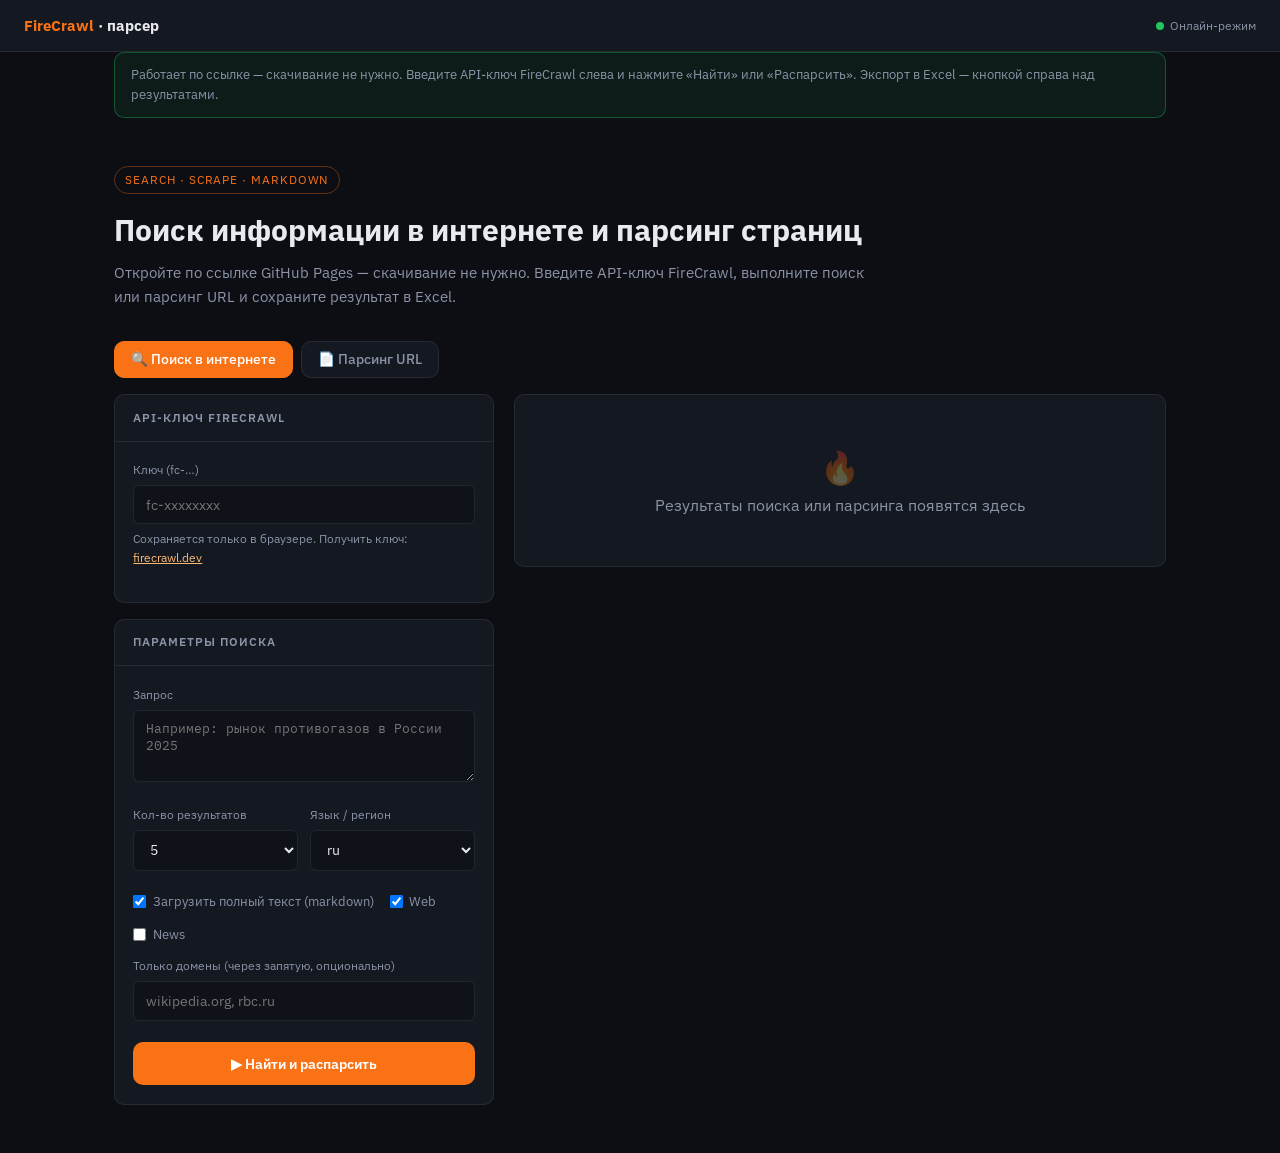
==== docs/index.html @ 358e864f "Add files via upload" ====
<!DOCTYPE html>
<html lang="ru">
<head>
  <meta charset="UTF-8">
  <meta name="viewport" content="width=device-width, initial-scale=1.0">
  <title>FireCrawl — поиск и парсинг</title>
  <link href="https://fonts.googleapis.com/css2?family=IBM+Plex+Sans:wght@400;500;600;700&family=IBM+Plex+Mono:wght@400;500&display=swap" rel="stylesheet">
  <style>
    :root {
      --bg: #0c0e14; --bg-card: #141820; --bg-input: #0f1218;
      --accent: #f97316; --accent-dim: #ea580c; --accent-glow: rgba(249,115,22,.18);
      --success: #22c55e; --error: #f87171; --text: #e8eaef; --text-muted: #8b93a7;
      --border: rgba(255,255,255,.08); --radius: 10px;
      --font: 'IBM Plex Sans', sans-serif; --mono: 'IBM Plex Mono', monospace;
    }
    *,*::before,*::after{box-sizing:border-box;margin:0;padding:0}
    body{font-family:var(--font);background:var(--bg);color:var(--text);line-height:1.55;min-height:100vh}
    .topbar{display:flex;align-items:center;justify-content:space-between;padding:.85rem 1.5rem;border-bottom:1px solid var(--border);background:var(--bg-card);position:sticky;top:0;z-index:10;gap:1rem;flex-wrap:wrap}
    .topbar-brand{font-weight:700;font-size:.95rem}.topbar-brand span{color:var(--accent)}
    .topbar-meta{font-size:.78rem;color:var(--text-muted);display:flex;align-items:center;gap:.75rem;flex-wrap:wrap}
    .dot{display:inline-block;width:8px;height:8px;border-radius:50%;background:#d4a017;margin-right:.35rem}
    .dot.ok{background:var(--success)}
    .hero{max-width:1100px;margin:0 auto;padding:2rem 1.5rem 1rem}
    .hero-badge{display:inline-block;font-size:.72rem;letter-spacing:.08em;text-transform:uppercase;color:var(--accent);border:1px solid rgba(249,115,22,.35);padding:.25rem .65rem;border-radius:999px;margin-bottom:.75rem}
    h1{font-size:clamp(1.35rem,4vw,1.9rem);font-weight:700;margin-bottom:.5rem}
    .hero-lead{color:var(--text-muted);max-width:760px;font-size:.95rem}
    .banner{max-width:1100px;margin:0 auto 1rem;padding:0 1.5rem}
    .banner-inner{background:rgba(212,160,23,.08);border:1px solid rgba(212,160,23,.35);border-radius:var(--radius);padding:.75rem 1rem;font-size:.82rem;color:var(--text-muted)}
    .banner-inner.ok{background:rgba(34,197,94,.08);border-color:rgba(34,197,94,.35)}
    .banner-inner code{font-family:var(--mono);color:#fdba74}
    .tabs{display:flex;flex-wrap:wrap;gap:.5rem;max-width:1100px;margin:1rem auto 0;padding:0 1.5rem}
    .tab-btn{font-family:var(--font);font-size:.85rem;font-weight:500;padding:.55rem 1rem;border:1px solid var(--border);background:var(--bg-card);color:var(--text-muted);border-radius:var(--radius);cursor:pointer}
    .tab-btn.active{background:var(--accent);border-color:var(--accent);color:#fff}
    .wrap{max-width:1100px;margin:1rem auto 3rem;padding:0 1.5rem}
    .grid{display:grid;grid-template-columns:minmax(280px,380px) 1fr;gap:1.25rem;align-items:start}
    @media(max-width:900px){.grid{grid-template-columns:1fr}}
    .card{background:var(--bg-card);border:1px solid var(--border);border-radius:var(--radius);overflow:hidden}
    .card-head{padding:.85rem 1.15rem;border-bottom:1px solid var(--border);font-size:.75rem;font-weight:600;letter-spacing:.08em;text-transform:uppercase;color:var(--text-muted)}
    .card-body{padding:1.15rem}
    .field{margin-bottom:1rem}
    .field label{display:block;font-size:.78rem;color:var(--text-muted);margin-bottom:.35rem}
    .field input,.field textarea,.field select{width:100%;font-family:var(--font);font-size:.88rem;padding:.6rem .75rem;background:var(--bg-input);border:1px solid var(--border);border-radius:6px;color:var(--text)}
    .field textarea{min-height:72px;resize:vertical;font-family:var(--mono);font-size:.8rem}
    .field-row{display:grid;grid-template-columns:1fr 1fr;gap:.75rem}
    .checks{display:flex;flex-wrap:wrap;gap:.75rem 1rem;margin:.25rem 0 .75rem;font-size:.84rem;color:var(--text-muted)}
    .checks label{display:flex;align-items:center;gap:.4rem;cursor:pointer}
    .checks input{width:auto}
    .hint{font-size:.75rem;color:var(--text-muted);margin-top:.35rem}
    .btn-run{width:100%;margin-top:.35rem;font-family:var(--font);font-size:.9rem;font-weight:600;padding:.75rem;background:var(--accent);color:#fff;border:none;border-radius:var(--radius);cursor:pointer}
    .btn-run:hover:not(:disabled){filter:brightness(1.06)}
    .btn-run:disabled{opacity:.55;cursor:not-allowed}
    .loader{display:none;padding:1rem 1.15rem;border-top:1px solid var(--border)}
    .loader.visible{display:block}
    .loader-step{display:flex;gap:.6rem;font-size:.85rem;color:var(--text-muted);padding:.3rem 0;opacity:.35}
    .loader-step.active{opacity:1;color:var(--text)}.loader-step.done{opacity:.7;color:var(--success)}
    .placeholder{padding:3rem 1.5rem;text-align:center;color:var(--text-muted)}
    .result-head{display:flex;justify-content:space-between;align-items:center;padding:.85rem 1.15rem;border-bottom:1px solid var(--border);gap:.75rem;flex-wrap:wrap}
    .result-title{font-size:.9rem;font-weight:600}
    .result-actions{display:flex;gap:.4rem;flex-wrap:wrap}
    .btn-sm{font-family:var(--font);font-size:.75rem;padding:.35rem .7rem;background:transparent;border:1px solid var(--border);color:var(--text-muted);border-radius:6px;cursor:pointer}
    .btn-sm:hover{border-color:var(--accent);color:var(--accent)}
    .kpi-row{display:grid;grid-template-columns:repeat(3,1fr);gap:.5rem;padding:1rem 1.15rem;border-bottom:1px solid var(--border)}
    .kpi{text-align:center;padding:.55rem;background:var(--bg-input);border-radius:6px}
    .kpi-val{font-size:1.2rem;font-weight:700;color:var(--accent)}
    .kpi-label{font-size:.65rem;color:var(--text-muted);text-transform:uppercase;margin-top:.15rem}
    .results-list{padding:.75rem 1rem 1rem;max-height:680px;overflow:auto}
    .result-item{border:1px solid var(--border);border-radius:8px;margin-bottom:.75rem;background:var(--bg-input);overflow:hidden}
    .result-item-head{padding:.85rem 1rem;cursor:pointer}
    .result-item-head:hover{background:rgba(255,255,255,.02)}
    .result-item-title{font-size:.92rem;font-weight:600;margin-bottom:.25rem}
    .result-item-url{font-family:var(--mono);font-size:.72rem;color:#fdba74;word-break:break-all}
    .result-item-desc{font-size:.8rem;color:var(--text-muted);margin-top:.45rem}
    .result-item-body{display:none;padding:0 1rem 1rem;border-top:1px solid var(--border)}
    .result-item.open .result-item-body{display:block}
    .result-item-body pre{font-family:var(--mono);font-size:.74rem;white-space:pre-wrap;word-break:break-word;background:#0a0c10;padding:.85rem;border-radius:6px;max-height:360px;overflow:auto;margin-top:.75rem}
    .error-box{margin:1rem 1.15rem;padding:.85rem 1rem;border:1px solid rgba(248,113,113,.35);background:rgba(248,113,113,.08);border-radius:8px;color:#fecaca;font-size:.84rem;display:none}
    .error-box.visible{display:block}
    .panel{display:none}.panel.active{display:block}
    a{color:#fdba74}
  </style>
</head>
<body>

<header class="topbar">
  <div class="topbar-brand"><span>FireCrawl</span> · парсер</div>
  <div class="topbar-meta">
    <span id="serverStatus"><span class="dot"></span>Сервер…</span>
  </div>
</header>

<div class="banner">
  <div class="banner-inner" id="serverBanner">
    Запустите локальный прокси: <code>python server.py</code> и откройте
    <a href="http://127.0.0.1:8765/">http://127.0.0.1:8765/</a>.
    API-ключ FireCrawl — в поле ниже или в переменной <code>FIRECRAWL_API_KEY</code>.
  </div>
</div>

<section class="hero">
  <span class="hero-badge">Search · Scrape · Markdown</span>
  <h1>Поиск информации в интернете и парсинг страниц</h1>
  <p class="hero-lead" id="heroLead">Откройте по ссылке GitHub Pages — скачивание не нужно. Введите API-ключ FireCrawl, выполните поиск или парсинг URL и сохраните результат в Excel.</p>
</section>

<nav class="tabs">
  <button class="tab-btn active" data-tab="search">🔍 Поиск в интернете</button>
  <button class="tab-btn" data-tab="scrape">📄 Парсинг URL</button>
</nav>

<div class="wrap">
  <div class="grid">
    <div>
      <div class="card">
        <div class="card-head">API-ключ FireCrawl</div>
        <div class="card-body">
          <div class="field">
            <label>Ключ (fc-…)</label>
            <input id="apiKey" type="password" placeholder="fc-xxxxxxxx" autocomplete="off">
            <p class="hint">Сохраняется только в браузере. Получить ключ: <a href="https://www.firecrawl.dev/app/api-keys" target="_blank" rel="noopener">firecrawl.dev</a></p>
          </div>
        </div>
      </div>

      <div class="panel active" id="panel-search">
        <div class="card" style="margin-top:1rem">
          <div class="card-head">Параметры поиска</div>
          <div class="card-body">
            <div class="field">
              <label>Запрос</label>
              <textarea id="searchQuery" rows="3" placeholder="Например: рынок противогазов в России 2025"></textarea>
            </div>
            <div class="field-row">
              <div class="field">
                <label>Кол-во результатов</label>
                <select id="searchLimit">
                  <option value="3">3</option>
                  <option value="5" selected>5</option>
                  <option value="8">8</option>
                  <option value="10">10</option>
                </select>
              </div>
              <div class="field">
                <label>Язык / регион</label>
                <select id="searchLang">
                  <option value="ru" selected>ru</option>
                  <option value="">авто</option>
                  <option value="en">en</option>
                </select>
              </div>
            </div>
            <div class="checks">
              <label><input type="checkbox" id="searchScrape" checked> Загрузить полный текст (markdown)</label>
              <label><input type="checkbox" id="srcWeb" checked> Web</label>
              <label><input type="checkbox" id="srcNews"> News</label>
            </div>
            <div class="field">
              <label>Только домены (через запятую, опционально)</label>
              <input id="includeDomains" placeholder="wikipedia.org, rbc.ru">
            </div>
            <button class="btn-run" id="btnSearch">▶ Найти и распарсить</button>
          </div>
          <div class="loader" id="loader-search"></div>
        </div>
      </div>

      <div class="panel" id="panel-scrape">
        <div class="card" style="margin-top:1rem">
          <div class="card-head">Парсинг одной страницы</div>
          <div class="card-body">
            <div class="field">
              <label>URL</label>
              <input id="scrapeUrl" type="url" placeholder="https://example.com/page">
            </div>
            <div class="checks">
              <label><input type="checkbox" id="fmtMarkdown" checked> Markdown</label>
              <label><input type="checkbox" id="fmtLinks"> Ссылки</label>
              <label><input type="checkbox" id="fmtHtml"> HTML</label>
            </div>
            <button class="btn-run" id="btnScrape">▶ Распарсить страницу</button>
          </div>
          <div class="loader" id="loader-scrape"></div>
        </div>
      </div>
    </div>

    <div class="card" id="resultsCard">
      <div class="placeholder" id="placeholder">
        <span style="font-size:2rem;opacity:.3">🔥</span>
        <p>Результаты поиска или парсинга появятся здесь</p>
      </div>
      <div id="resultsArea" style="display:none">
        <div class="result-head">
          <span class="result-title" id="resultsTitle">Результаты</span>
          <div class="result-actions">
            <button class="btn-sm" id="btnCopyJson">JSON</button>
            <button class="btn-sm" id="btnCopyMd">Markdown</button>
            <button class="btn-sm primary" id="btnExportExcel">Excel</button>
          </div>
        </div>
        <div class="kpi-row" id="kpiRow"></div>
        <div class="error-box" id="errorBox"></div>
        <div class="results-list" id="resultsList"></div>
      </div>
    </div>
  </div>
</div>

<script src="https://cdn.sheetjs.com/xlsx-0.20.3/package/dist/xlsx.full.min.js"></script>
<script>
const FIRECRAWL_API = 'https://api.firecrawl.dev/v2';
const USE_LOCAL_PROXY = (location.hostname === '127.0.0.1' || location.hostname === 'localhost') && location.port === '8765';
const API_BASE = location.origin;

const LOADERS = {
  search: ['Отправка запроса в FireCrawl…', 'Поиск по интернету…', 'Парсинг найденных страниц…', 'Готово'],
  scrape: ['Загрузка страницы…', 'Рендер и извлечение контента…', 'Форматирование markdown…', 'Готово']
};

let lastPayload = null;

function esc(s) {
  return String(s ?? '').replace(/&/g,'&amp;').replace(/</g,'&lt;').replace(/>/g,'&gt;').replace(/"/g,'&quot;');
}

function getApiKey() {
  return document.getElementById('apiKey').value.trim();
}

function saveApiKey() {
  const key = getApiKey();
  if (key) localStorage.setItem('firecrawl_api_key', key);
}

function loadApiKey() {
  const key = localStorage.getItem('firecrawl_api_key');
  if (key) document.getElementById('apiKey').value = key;
}

function runLoader(id, done) {
  const el = document.getElementById('loader-' + id);
  el.innerHTML = LOADERS[id].map((t,i)=>`<div class="loader-step" data-i="${i}">${esc(t)}</div>`).join('');
  el.classList.add('visible');
  const steps = el.querySelectorAll('.loader-step');
  let i = 0;
  (function tick(){
    steps.forEach((s,idx)=>{ s.classList.toggle('active',idx===i); s.classList.toggle('done',idx<i); });
    if (i++ >= steps.length) { setTimeout(done, 250); return; }
    setTimeout(tick, 450);
  })();
}

function hideLoader(id) {
  document.getElementById('loader-' + id).classList.remove('visible');
}

function normalizeItems(data) {
  if (!data) return [];
  if (Array.isArray(data)) return data;
  const items = [];
  for (const key of ['web', 'news', 'images']) {
    if (Array.isArray(data[key])) items.push(...data[key]);
  }
  return items;
}

function showError(msg) {
  const box = document.getElementById('errorBox');
  box.textContent = msg;
  box.classList.add('visible');
}

function hideError() {
  document.getElementById('errorBox').classList.remove('visible');
}

function renderResults(title, items, meta = {}) {
  document.getElementById('placeholder').style.display = 'none';
  const area = document.getElementById('resultsArea');
  area.style.display = 'block';
  document.getElementById('resultsTitle').textContent = title;
  hideError();

  const withMd = items.filter(i => i.markdown).length;
  document.getElementById('kpiRow').innerHTML = `
    <div class="kpi"><div class="kpi-val">${items.length}</div><div class="kpi-label">Результатов</div></div>
    <div class="kpi"><div class="kpi-val">${withMd}</div><div class="kpi-label">С markdown</div></div>
    <div class="kpi"><div class="kpi-val">${meta.ms ?? '—'}</div><div class="kpi-label">мс</div></div>`;

  const list = document.getElementById('resultsList');
  if (!items.length) {
    list.innerHTML = '<p style="padding:1rem;color:var(--text-muted)">Ничего не найдено. Попробуйте другой запрос.</p>';
    return;
  }

  list.innerHTML = items.map((item, idx) => {
    const md = item.markdown || item.content || '';
    return `<article class="result-item${idx === 0 ? ' open' : ''}" data-idx="${idx}">
      <div class="result-item-head">
        <div class="result-item-title">${esc(item.title || 'Без названия')}</div>
        <div class="result-item-url">${esc(item.url || item.sourceURL || '')}</div>
        ${item.description || item.snippet ? `<div class="result-item-desc">${esc(item.description || item.snippet)}</div>` : ''}
      </div>
      <div class="result-item-body">
        ${md ? `<pre>${esc(md)}</pre>` : '<p style="color:var(--text-muted);font-size:.82rem;margin-top:.75rem">Markdown не загружен. Включите «Загрузить полный текст» или откройте URL.</p>'}
      </div>
    </article>`;
  }).join('');

  list.querySelectorAll('.result-item-head').forEach(head => {
    head.addEventListener('click', () => head.parentElement.classList.toggle('open'));
  });

  lastPayload = { title, items, meta };
}

async function apiPost(path, body) {
  saveApiKey();
  const res = await fetch(`${API_BASE}${path}`, {
    method: 'POST',
    headers: { 'Content-Type': 'application/json' },
    body: JSON.stringify({ ...body, apiKey: getApiKey() || undefined })
  });
  const json = await res.json().catch(() => ({}));
  if (!res.ok) throw new Error(json.error || json.message || `HTTP ${res.status}`);
  if (json.success === false) throw new Error(json.error || 'FireCrawl вернул ошибку');
  return json;
}

function buildDirectPayload(kind, body) {
  if (kind === 'search') {
    const payload = {
      query: body.query,
      limit: body.limit
    };
    if (body.sources) payload.sources = body.sources;
    if (body.includeDomains) payload.includeDomains = body.includeDomains;
    if (body.lang) payload.lang = body.lang;
    if (body.scrape) payload.scrapeOptions = { formats: ['markdown', 'links'] };
    return payload;
  }
  return { url: body.url, formats: body.formats || ['markdown'] };
}

async function firecrawlRequest(kind, body) {
  saveApiKey();
  const apiKey = getApiKey();
  if (!apiKey) throw new Error('Укажите API-ключ FireCrawl в поле слева');

  if (USE_LOCAL_PROXY) {
    return apiPost(`/api/firecrawl/${kind}`, body);
  }

  const res = await fetch(`${FIRECRAWL_API}/${kind}`, {
    method: 'POST',
    headers: {
      'Content-Type': 'application/json',
      Authorization: `Bearer ${apiKey}`
    },
    body: JSON.stringify(buildDirectPayload(kind, body))
  });
  const json = await res.json().catch(() => ({}));
  if (!res.ok) {
    const msg = json.error || json.message || `HTTP ${res.status}`;
    if (/cors|failed to fetch|network/i.test(String(msg))) {
      throw new Error('Браузер заблокировал запрос. Запустите локально: python server.py');
    }
    throw new Error(msg);
  }
  if (json.success === false) throw new Error(json.error || 'FireCrawl вернул ошибку');
  return json;
}

async function doSearch() {
  const query = document.getElementById('searchQuery').value.trim();
  if (!query) { alert('Введите поисковый запрос'); return; }

  const btn = document.getElementById('btnSearch');
  btn.disabled = true;
  hideError();

  const sources = [];
  if (document.getElementById('srcWeb').checked) sources.push('web');
  if (document.getElementById('srcNews').checked) sources.push('news');

  const body = {
    query,
    limit: Number(document.getElementById('searchLimit').value),
    scrape: document.getElementById('searchScrape').checked,
    lang: document.getElementById('searchLang').value || undefined,
    sources: sources.length ? sources : ['web']
  };
  const domains = document.getElementById('includeDomains').value.split(',').map(s => s.trim()).filter(Boolean);
  if (domains.length) body.includeDomains = domains;

  runLoader('search', async () => {
    try {
      const t0 = performance.now();
      const json = await firecrawlRequest('search', body);
      const items = normalizeItems(json.data);
      renderResults(`Поиск: «${query}»`, items, { ms: Math.round(performance.now() - t0) });
    } catch (e) {
      showError(e.message || String(e));
      document.getElementById('resultsArea').style.display = 'block';
      document.getElementById('placeholder').style.display = 'none';
    } finally {
      hideLoader('search');
      btn.disabled = false;
    }
  });
}

async function doScrape() {
  const url = document.getElementById('scrapeUrl').value.trim();
  if (!url) { alert('Введите URL'); return; }

  const formats = [];
  if (document.getElementById('fmtMarkdown').checked) formats.push('markdown');
  if (document.getElementById('fmtLinks').checked) formats.push('links');
  if (document.getElementById('fmtHtml').checked) formats.push('html');
  if (!formats.length) formats.push('markdown');

  const btn = document.getElementById('btnScrape');
  btn.disabled = true;
  hideError();

  runLoader('scrape', async () => {
    try {
      const t0 = performance.now();
      const json = await firecrawlRequest('scrape', { url, formats });
      const doc = json.data || {};
      const items = [{
        title: doc.metadata?.title || url,
        url: doc.metadata?.sourceURL || url,
        description: doc.metadata?.description || '',
        markdown: doc.markdown || '',
        links: doc.links || []
      }];
      renderResults(`Страница: ${url}`, items, { ms: Math.round(performance.now() - t0) });
    } catch (e) {
      showError(e.message || String(e));
      document.getElementById('resultsArea').style.display = 'block';
      document.getElementById('placeholder').style.display = 'none';
    } finally {
      hideLoader('scrape');
      btn.disabled = false;
    }
  });
}

document.querySelectorAll('.tab-btn').forEach(btn => {
  btn.addEventListener('click', () => {
    document.querySelectorAll('.tab-btn').forEach(b => b.classList.toggle('active', b === btn));
    document.querySelectorAll('.panel').forEach(p => p.classList.remove('active'));
    document.getElementById('panel-' + btn.dataset.tab).classList.add('active');
  });
});

document.getElementById('btnSearch').addEventListener('click', doSearch);
document.getElementById('btnScrape').addEventListener('click', doScrape);
document.getElementById('apiKey').addEventListener('change', saveApiKey);

document.getElementById('btnCopyJson').addEventListener('click', () => {
  if (!lastPayload) return;
  navigator.clipboard.writeText(JSON.stringify(lastPayload, null, 2));
});

document.getElementById('btnCopyMd').addEventListener('click', () => {
  if (!lastPayload) return;
  const md = lastPayload.items.map((it, i) => `# ${i + 1}. ${it.title || it.url}\n${it.url || ''}\n\n${it.markdown || it.description || ''}`).join('\n\n---\n\n');
  navigator.clipboard.writeText(md);
});

function cellText(value, max = 32000) {
  const text = String(value ?? '');
  return text.length > max ? text.slice(0, max) + '… [обрезано для Excel]' : text;
}

function exportToExcel() {
  if (!lastPayload?.items?.length) {
    alert('Нет данных для экспорта. Сначала выполните поиск или парсинг.');
    return;
  }
  if (typeof XLSX === 'undefined') {
    alert('Библиотека Excel не загрузилась. Проверьте интернет и обновите страницу.');
    return;
  }

  const exportedAt = new Date().toLocaleString('ru-RU');
  const rows = [
    ['№', 'Заголовок', 'URL', 'Описание', 'Текст (markdown)', 'Категория', 'Дата выгрузки'],
    ...lastPayload.items.map((it, i) => [
      i + 1,
      cellText(it.title || 'Без названия', 500),
      cellText(it.url || it.sourceURL || '', 2000),
      cellText(it.description || it.snippet || '', 2000),
      cellText(it.markdown || it.content || '', 32000),
      cellText(it.category || it.source || '', 100),
      exportedAt
    ])
  ];

  const ws = XLSX.utils.aoa_to_sheet(rows);
  ws['!cols'] = [
    { wch: 5 }, { wch: 42 }, { wch: 48 }, { wch: 50 }, { wch: 90 }, { wch: 14 }, { wch: 18 }
  ];

  const infoRows = [
    ['Параметр', 'Значение'],
    ['Источник запроса', lastPayload.title || ''],
    ['Количество записей', lastPayload.items.length],
    ['С markdown', lastPayload.items.filter(i => i.markdown || i.content).length],
    ['Время ответа, мс', lastPayload.meta?.ms ?? ''],
    ['Дата выгрузки', exportedAt]
  ];
  const wsInfo = XLSX.utils.aoa_to_sheet(infoRows);
  wsInfo['!cols'] = [{ wch: 22 }, { wch: 60 }];

  const wb = XLSX.utils.book_new();
  XLSX.utils.book_append_sheet(wb, ws, 'Результаты');
  XLSX.utils.book_append_sheet(wb, wsInfo, 'Сводка');

  const safeName = (lastPayload.title || 'firecrawl')
    .replace(/[\\/:*?"<>|]/g, '_')
    .slice(0, 40);
  const fileName = `${safeName}_${new Date().toISOString().slice(0, 10)}.xlsx`;
  XLSX.writeFile(wb, fileName);
}

document.getElementById('btnExportExcel').addEventListener('click', exportToExcel);

async function checkServer() {
  const status = document.getElementById('serverStatus');
  const banner = document.getElementById('serverBanner');

  if (USE_LOCAL_PROXY) {
    try {
      const res = await fetch(`${API_BASE}/api/health`, { cache: 'no-store' });
      if (!res.ok) throw new Error('offline');
      const data = await res.json();
      status.innerHTML = '<span class="dot ok"></span>Локальный сервер';
      banner.classList.add('ok');
      banner.innerHTML = `Локальный режим. Ключ — в поле слева или в <code>FIRECRAWL_API_KEY</code>.`;
    } catch {
      status.innerHTML = '<span class="dot"></span>Сервер не найден';
    }
    return;
  }

  status.innerHTML = '<span class="dot ok"></span>Онлайн-режим';
  banner.classList.add('ok');
  banner.innerHTML = `Работает по ссылке — скачивание не нужно. Введите API-ключ FireCrawl слева и нажмите «Найти» или «Распарсить». Экспорт в Excel — кнопкой справа над результатами.`;
}

loadApiKey();
checkServer();
</script>
</body>
</html>
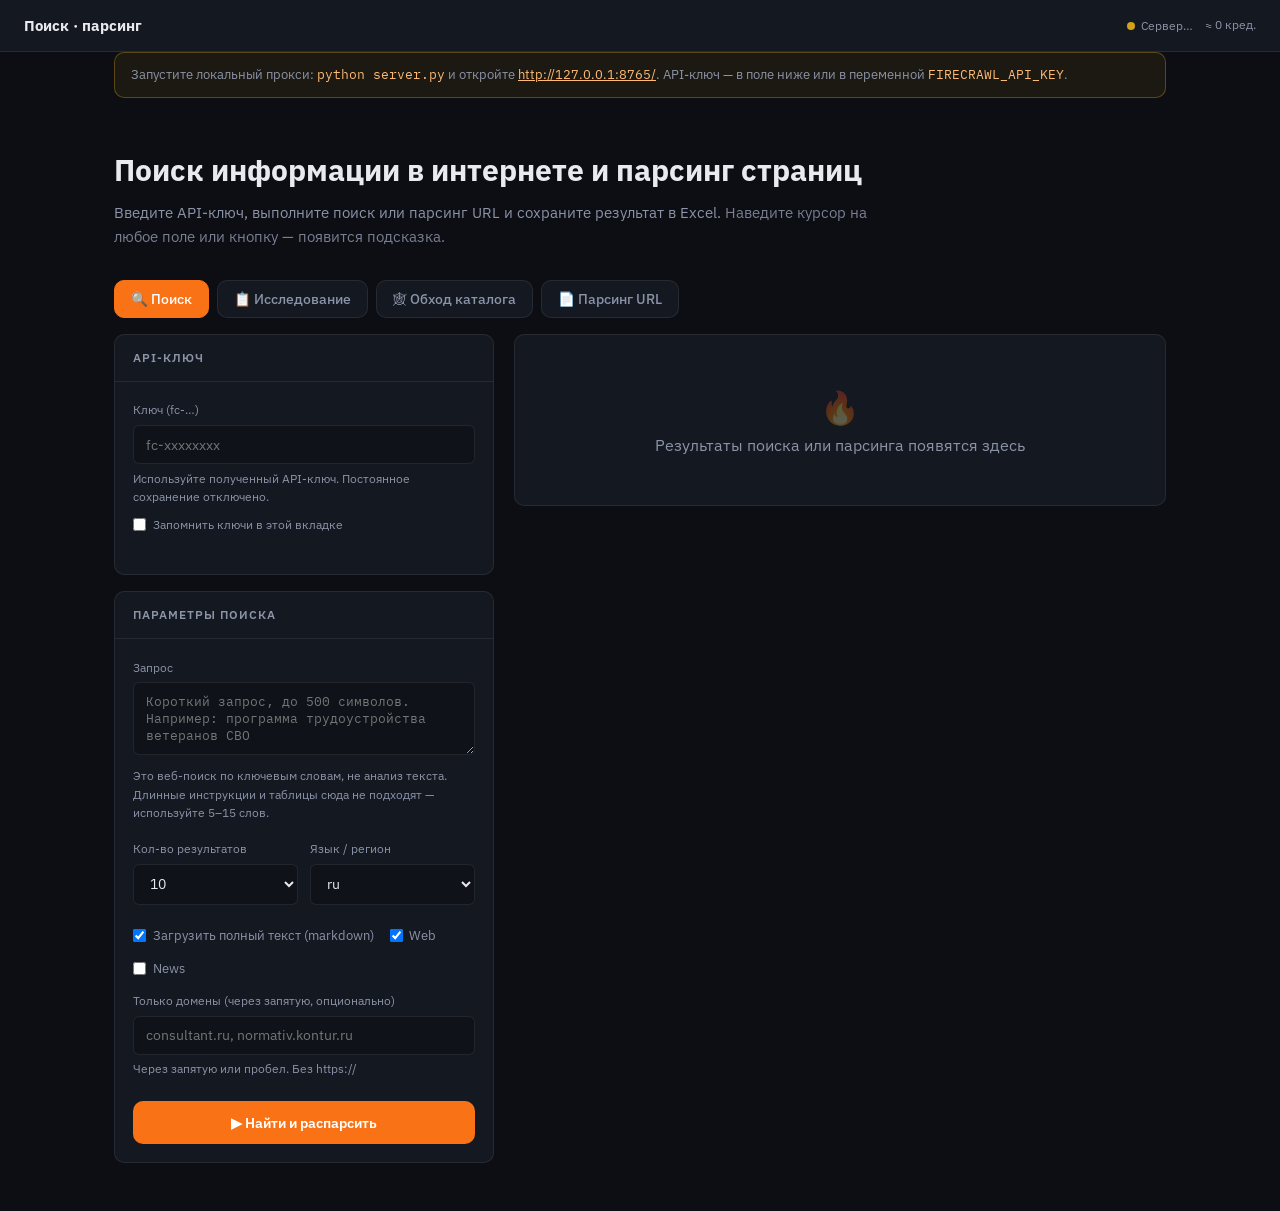
==== commit 9ba073a9: "Add files via upload" ====
--- a/docs/index.html
+++ b/docs/index.html
@@ -3,88 +3,16 @@
 <head>
   <meta charset="UTF-8">
   <meta name="viewport" content="width=device-width, initial-scale=1.0">
-  <title>FireCrawl — поиск и парсинг</title>
+  <title>Поиск и парсинг</title>
   <link href="https://fonts.googleapis.com/css2?family=IBM+Plex+Sans:wght@400;500;600;700&family=IBM+Plex+Mono:wght@400;500&display=swap" rel="stylesheet">
-  <style>
-    :root {
-      --bg: #0c0e14; --bg-card: #141820; --bg-input: #0f1218;
-      --accent: #f97316; --accent-dim: #ea580c; --accent-glow: rgba(249,115,22,.18);
-      --success: #22c55e; --error: #f87171; --text: #e8eaef; --text-muted: #8b93a7;
-      --border: rgba(255,255,255,.08); --radius: 10px;
-      --font: 'IBM Plex Sans', sans-serif; --mono: 'IBM Plex Mono', monospace;
-    }
-    *,*::before,*::after{box-sizing:border-box;margin:0;padding:0}
-    body{font-family:var(--font);background:var(--bg);color:var(--text);line-height:1.55;min-height:100vh}
-    .topbar{display:flex;align-items:center;justify-content:space-between;padding:.85rem 1.5rem;border-bottom:1px solid var(--border);background:var(--bg-card);position:sticky;top:0;z-index:10;gap:1rem;flex-wrap:wrap}
-    .topbar-brand{font-weight:700;font-size:.95rem}.topbar-brand span{color:var(--accent)}
-    .topbar-meta{font-size:.78rem;color:var(--text-muted);display:flex;align-items:center;gap:.75rem;flex-wrap:wrap}
-    .dot{display:inline-block;width:8px;height:8px;border-radius:50%;background:#d4a017;margin-right:.35rem}
-    .dot.ok{background:var(--success)}
-    .hero{max-width:1100px;margin:0 auto;padding:2rem 1.5rem 1rem}
-    .hero-badge{display:inline-block;font-size:.72rem;letter-spacing:.08em;text-transform:uppercase;color:var(--accent);border:1px solid rgba(249,115,22,.35);padding:.25rem .65rem;border-radius:999px;margin-bottom:.75rem}
-    h1{font-size:clamp(1.35rem,4vw,1.9rem);font-weight:700;margin-bottom:.5rem}
-    .hero-lead{color:var(--text-muted);max-width:760px;font-size:.95rem}
-    .banner{max-width:1100px;margin:0 auto 1rem;padding:0 1.5rem}
-    .banner-inner{background:rgba(212,160,23,.08);border:1px solid rgba(212,160,23,.35);border-radius:var(--radius);padding:.75rem 1rem;font-size:.82rem;color:var(--text-muted)}
-    .banner-inner.ok{background:rgba(34,197,94,.08);border-color:rgba(34,197,94,.35)}
-    .banner-inner code{font-family:var(--mono);color:#fdba74}
-    .tabs{display:flex;flex-wrap:wrap;gap:.5rem;max-width:1100px;margin:1rem auto 0;padding:0 1.5rem}
-    .tab-btn{font-family:var(--font);font-size:.85rem;font-weight:500;padding:.55rem 1rem;border:1px solid var(--border);background:var(--bg-card);color:var(--text-muted);border-radius:var(--radius);cursor:pointer}
-    .tab-btn.active{background:var(--accent);border-color:var(--accent);color:#fff}
-    .wrap{max-width:1100px;margin:1rem auto 3rem;padding:0 1.5rem}
-    .grid{display:grid;grid-template-columns:minmax(280px,380px) 1fr;gap:1.25rem;align-items:start}
-    @media(max-width:900px){.grid{grid-template-columns:1fr}}
-    .card{background:var(--bg-card);border:1px solid var(--border);border-radius:var(--radius);overflow:hidden}
-    .card-head{padding:.85rem 1.15rem;border-bottom:1px solid var(--border);font-size:.75rem;font-weight:600;letter-spacing:.08em;text-transform:uppercase;color:var(--text-muted)}
-    .card-body{padding:1.15rem}
-    .field{margin-bottom:1rem}
-    .field label{display:block;font-size:.78rem;color:var(--text-muted);margin-bottom:.35rem}
-    .field input,.field textarea,.field select{width:100%;font-family:var(--font);font-size:.88rem;padding:.6rem .75rem;background:var(--bg-input);border:1px solid var(--border);border-radius:6px;color:var(--text)}
-    .field textarea{min-height:72px;resize:vertical;font-family:var(--mono);font-size:.8rem}
-    .field-row{display:grid;grid-template-columns:1fr 1fr;gap:.75rem}
-    .checks{display:flex;flex-wrap:wrap;gap:.75rem 1rem;margin:.25rem 0 .75rem;font-size:.84rem;color:var(--text-muted)}
-    .checks label{display:flex;align-items:center;gap:.4rem;cursor:pointer}
-    .checks input{width:auto}
-    .hint{font-size:.75rem;color:var(--text-muted);margin-top:.35rem}
-    .btn-run{width:100%;margin-top:.35rem;font-family:var(--font);font-size:.9rem;font-weight:600;padding:.75rem;background:var(--accent);color:#fff;border:none;border-radius:var(--radius);cursor:pointer}
-    .btn-run:hover:not(:disabled){filter:brightness(1.06)}
-    .btn-run:disabled{opacity:.55;cursor:not-allowed}
-    .loader{display:none;padding:1rem 1.15rem;border-top:1px solid var(--border)}
-    .loader.visible{display:block}
-    .loader-step{display:flex;gap:.6rem;font-size:.85rem;color:var(--text-muted);padding:.3rem 0;opacity:.35}
-    .loader-step.active{opacity:1;color:var(--text)}.loader-step.done{opacity:.7;color:var(--success)}
-    .placeholder{padding:3rem 1.5rem;text-align:center;color:var(--text-muted)}
-    .result-head{display:flex;justify-content:space-between;align-items:center;padding:.85rem 1.15rem;border-bottom:1px solid var(--border);gap:.75rem;flex-wrap:wrap}
-    .result-title{font-size:.9rem;font-weight:600}
-    .result-actions{display:flex;gap:.4rem;flex-wrap:wrap}
-    .btn-sm{font-family:var(--font);font-size:.75rem;padding:.35rem .7rem;background:transparent;border:1px solid var(--border);color:var(--text-muted);border-radius:6px;cursor:pointer}
-    .btn-sm:hover{border-color:var(--accent);color:var(--accent)}
-    .kpi-row{display:grid;grid-template-columns:repeat(3,1fr);gap:.5rem;padding:1rem 1.15rem;border-bottom:1px solid var(--border)}
-    .kpi{text-align:center;padding:.55rem;background:var(--bg-input);border-radius:6px}
-    .kpi-val{font-size:1.2rem;font-weight:700;color:var(--accent)}
-    .kpi-label{font-size:.65rem;color:var(--text-muted);text-transform:uppercase;margin-top:.15rem}
-    .results-list{padding:.75rem 1rem 1rem;max-height:680px;overflow:auto}
-    .result-item{border:1px solid var(--border);border-radius:8px;margin-bottom:.75rem;background:var(--bg-input);overflow:hidden}
-    .result-item-head{padding:.85rem 1rem;cursor:pointer}
-    .result-item-head:hover{background:rgba(255,255,255,.02)}
-    .result-item-title{font-size:.92rem;font-weight:600;margin-bottom:.25rem}
-    .result-item-url{font-family:var(--mono);font-size:.72rem;color:#fdba74;word-break:break-all}
-    .result-item-desc{font-size:.8rem;color:var(--text-muted);margin-top:.45rem}
-    .result-item-body{display:none;padding:0 1rem 1rem;border-top:1px solid var(--border)}
-    .result-item.open .result-item-body{display:block}
-    .result-item-body pre{font-family:var(--mono);font-size:.74rem;white-space:pre-wrap;word-break:break-word;background:#0a0c10;padding:.85rem;border-radius:6px;max-height:360px;overflow:auto;margin-top:.75rem}
-    .error-box{margin:1rem 1.15rem;padding:.85rem 1rem;border:1px solid rgba(248,113,113,.35);background:rgba(248,113,113,.08);border-radius:8px;color:#fecaca;font-size:.84rem;display:none}
-    .error-box.visible{display:block}
-    .panel{display:none}.panel.active{display:block}
-    a{color:#fdba74}
-  </style>
+  <link rel="stylesheet" href="static/css/app.css">
 </head>
 <body>
-
 <header class="topbar">
-  <div class="topbar-brand"><span>FireCrawl</span> · парсер</div>
+  <div class="topbar-brand">Поиск · парсинг</div>
   <div class="topbar-meta">
     <span id="serverStatus"><span class="dot"></span>Сервер…</span>
+    <span id="creditCounter" class="hint" style="margin:0">≈ 0 кред.</span>
   </div>
 </header>
 
@@ -92,31 +20,36 @@
   <div class="banner-inner" id="serverBanner">
     Запустите локальный прокси: <code>python server.py</code> и откройте
     <a href="http://127.0.0.1:8765/">http://127.0.0.1:8765/</a>.
-    API-ключ FireCrawl — в поле ниже или в переменной <code>FIRECRAWL_API_KEY</code>.
+    API-ключ — в поле ниже или в переменной <code>FIRECRAWL_API_KEY</code>.
   </div>
 </div>
 
 <section class="hero">
-  <span class="hero-badge">Search · Scrape · Markdown</span>
   <h1>Поиск информации в интернете и парсинг страниц</h1>
-  <p class="hero-lead" id="heroLead">Откройте по ссылке GitHub Pages — скачивание не нужно. Введите API-ключ FireCrawl, выполните поиск или парсинг URL и сохраните результат в Excel.</p>
+  <p class="hero-lead" id="heroLead">Введите API-ключ, выполните поиск или парсинг URL и сохраните результат в Excel. <span style="opacity:.85">Наведите курсор на любое поле или кнопку — появится подсказка.</span></p>
 </section>
 
 <nav class="tabs">
-  <button class="tab-btn active" data-tab="search">🔍 Поиск в интернете</button>
-  <button class="tab-btn" data-tab="scrape">📄 Парсинг URL</button>
+  <button class="tab-btn active" data-tab="search" data-tip="Поиск страниц в Google по ключевым словам">🔍 Поиск</button>
+  <button class="tab-btn" data-tab="research" data-tip="Длинное задание → много коротких поисков">📋 Исследование</button>
+  <button class="tab-btn tab-hidden" id="tabAiBtn" data-tab="ai" data-tip="ИИ проанализирует собранные материалы и даст рекомендации">🤖 Анализ и предложения ИИ</button>
+  <button class="tab-btn" data-tab="crawl" data-tip="Обход всего каталога сайта по ссылкам">🕸 Обход каталога</button>
+  <button class="tab-btn" data-tab="scrape" data-tip="Скачать текст одной конкретной страницы">📄 Парсинг URL</button>
 </nav>
 
 <div class="wrap">
   <div class="grid">
     <div>
       <div class="card">
-        <div class="card-head">API-ключ FireCrawl</div>
+        <div class="card-head">API-ключ</div>
         <div class="card-body">
           <div class="field">
-            <label>Ключ (fc-…)</label>
-            <input id="apiKey" type="password" placeholder="fc-xxxxxxxx" autocomplete="off">
-            <p class="hint">Сохраняется только в браузере. Получить ключ: <a href="https://www.firecrawl.dev/app/api-keys" target="_blank" rel="noopener">firecrawl.dev</a></p>
+            <label data-tip="Ключ доступа к API. Без него запросы не отправятся. Сохраняется только у вас в браузере.">Ключ (fc-…)</label>
+            <input id="apiKey" type="password" placeholder="fc-xxxxxxxx" autocomplete="off" data-tip="Вставьте полученный API-ключ (fc-…)">
+            <p class="hint">Используйте полученный API-ключ. Постоянное сохранение отключено.</p>
+            <div class="checks" style="margin-top:.5rem">
+              <label data-tip="Ключи хранятся в sessionStorage только до закрытия вкладки."><input type="checkbox" id="rememberKeys"> Запомнить ключи в этой вкладке</label>
+            </div>
           </div>
         </div>
       </div>
@@ -126,40 +59,180 @@
           <div class="card-head">Параметры поиска</div>
           <div class="card-body">
             <div class="field">
-              <label>Запрос</label>
-              <textarea id="searchQuery" rows="3" placeholder="Например: рынок противогазов в России 2025"></textarea>
+              <label data-tip="Ищет страницы в интернете, как Google. Только ключевые слова, до 500 символов.">Запрос</label>
+              <textarea id="searchQuery" rows="3" placeholder="Короткий запрос, до 500 символов. Например: программа трудоустройства ветеранов СВО" data-tip="Пример: «автономера купить Москва». Не пишите инструкции — для них вкладка «Исследование»."></textarea>
+              <p class="hint">Это веб-поиск по ключевым словам, не анализ текста. Длинные инструкции и таблицы сюда не подходят — используйте 5–15 слов.</p>
             </div>
             <div class="field-row">
               <div class="field">
-                <label>Кол-во результатов</label>
-                <select id="searchLimit">
-                  <option value="3">3</option>
-                  <option value="5" selected>5</option>
+                <label data-tip="Сколько ссылок вернуть из поиска (макс. 100).">Кол-во результатов</label>
+                <select id="searchLimit" data-tip="Больше результатов = больше кредитов API.">
+                  <option value="5">5</option>
+                  <option value="10" selected>10</option>
+                  <option value="20">20</option>
+                  <option value="50">50</option>
+                  <option value="100">100</option>
+                </select>
+              </div>
+              <div class="field">
+                <label data-tip="Язык результатов поиска. ru — для русскоязычных сайтов.">Язык / регион</label>
+                <select id="searchLang" data-tip="Влияет на выдачу Google: регион и язык сниппетов.">
+                  <option value="">авто</option>
+                  <option value="ru" selected>ru</option>
+                  <option value="en">en</option>
+                </select>
+              </div>
+            </div>
+            <div class="checks">
+              <label data-tip="Скачает полный текст каждой найденной страницы. Дороже, но можно сразу читать и экспортировать."><input type="checkbox" id="searchScrape" checked> Загрузить полный текст (markdown)</label>
+              <label data-tip="Обычные веб-страницы в результатах поиска."><input type="checkbox" id="srcWeb" checked> Web</label>
+              <label data-tip="Новостные статьи (отдельная лента Google News)."><input type="checkbox" id="srcNews"> News</label>
+            </div>
+            <div class="field">
+              <label data-tip="Ограничить поиск только указанными сайтами.">Только домены (через запятую, опционально)</label>
+              <input id="includeDomains" placeholder="consultant.ru, normativ.kontur.ru" data-tip="Только эти сайты в выдаче. Через запятую или пробел, без https://">
+              <p class="hint">Через запятую или пробел. Без https://</p>
+            </div>
+            <button class="btn-run" id="btnSearch" data-tip="Отправит поиск → результаты появятся справа → экспорт в Excel/MD">▶ Найти и распарсить</button>
+          </div>
+          <div class="loader" id="loader-search"></div>
+        </div>
+      </div>
+
+      <div class="panel" id="panel-research">
+        <div class="card" style="margin-top:1rem">
+          <div class="card-head">Пакетное исследование</div>
+          <div class="card-body">
+            <div class="example-bar">
+              <span class="example-bar-label">Примеры заданий</span>
+              <div class="example-btns">
+                <button type="button" class="btn-sm" id="btnLoadHrTemplate" data-tip="Подставит пример задания, ключевых слов и доменов для HR-исследования">Пример: HR</button>
+                <button type="button" class="btn-sm" id="btnLoadSvoTemplate" data-tip="Подставит пример про практики трудоустройства ветеранов СВО">Пример: ветераны СВО</button>
+              </div>
+            </div>
+            <p class="hint" style="margin-bottom:.75rem">Поиск идёт по списку «Ключевые слова», а не по тексту задания целиком. Перед запуском нажмите «Сформировать запросы» или заполните ключевые слова вручную. Задание целиком использует AI-анализ.</p>
+            <div class="field">
+              <label data-tip="Полный текст задания. Из него автоматически извлекутся ключевые слова в «кавычках».">Техническое задание</label>
+              <textarea id="researchBrief" class="tall" rows="12" placeholder="Опишите цель исследования, тему, период, нужные разделы отчёта, ключевые слова в «кавычках»…" data-tip="Любая тема: HR, рынок, технологии, право и т.д. AI-анализ тоже строится из этого текста."></textarea>
+            </div>
+            <div class="field-row">
+              <div class="field">
+                <label data-tip="Сколько ссылок собирать за один ключевой запрос.">Результатов на запрос</label>
+                <select id="researchLimit" data-tip="Например: 20 × 15 запросов = до 300 ссылок (с дедupliкацией).">
+                  <option value="10">10</option>
+                  <option value="20" selected>20</option>
+                  <option value="50">50</option>
+                  <option value="100">100</option>
+                </select>
+              </div>
+              <div class="field">
+                <label data-tip="0 = использовать все строки из списка ниже.">Макс. ключевых слов (0 = все)</label>
+                <input type="number" id="researchMaxQueries" value="0" min="0" max="500" step="1" data-tip="Раньше по умолчанию было 15 — теперь 0 означает «все из списка».">
+              </div>
+            </div>
+            <div class="field">
+              <label data-tip="По одной фразе на строку. Можно через запятую или точку с запятой в одной строке.">Ключевые слова (по одному на строку)</label>
+              <textarea id="researchKeywords" rows="8" placeholder="ключевое слово 1&#10;ключевое слово 2&#10;… или: слово1, слово2, слово3" data-tip="При запуске используется этот список как есть. Кнопка «Из задания» — только по запросу."></textarea>
+              <p class="hint" id="researchKeywordCount">В списке: 0 ключевых слов</p>
+              <button type="button" class="btn-sm" id="btnParseBriefFields" style="margin-top:.4rem" data-tip="Соберёт поисковые фразы из текста задания (город, комнаты, цена, тема)">↻ Сформировать запросы</button>
+            </div>
+            <div class="field">
+              <label data-tip="Искать только на этих сайтах (опционально).">Домены (через пробел или запятую)</label>
+              <textarea id="researchDomains" rows="3" placeholder="site1.ru site2.ru …" data-tip="Любые домены по теме исследования. Через пробел или запятую, без https://"></textarea>
+            </div>
+            <div class="checks">
+              <label data-tip="Полный текст страниц. Медленнее, расходует больше кредитов."><input type="checkbox" id="researchScrape"> Загрузить markdown (медленнее, больше кредитов)</label>
+              <div class="date-filter" data-tip="Искать только материалы, опубликованные не раньше выбранной даты (до сегодня).">
+                <label><input type="checkbox" id="researchDateFilter" checked> Публикации с</label>
+                <input type="date" id="researchDateFrom" value="2023-01-01" max="">
+              </div>
+              <label data-tip="Если включено при указанных доменах — добавляет второй проход по всему интернету (результаты с других сайтов)."><input type="checkbox" id="researchBroad"> Доп. поиск без фильтра доменов</label>
+            </div>
+            <button class="btn-run" id="btnResearch" data-tip="Запустит серию поисков → объединит ссылки → покажет справа">▶ Запустить исследование</button>
+          </div>
+          <div class="progress-line" id="researchProgress"></div>
+          <div class="loader" id="loader-research"></div>
+        </div>
+      </div>
+
+      <div class="panel" id="panel-ai">
+        <div class="card" style="margin-top:1rem">
+          <div class="card-head">Анализ и предложения ИИ</div>
+          <div class="card-body">
+            <p class="hint" style="margin-bottom:.75rem">Доступно после исследования. Промпт собирается из вашего «Технического задания» + собранных материалов — каждый запуск уникален по содержанию.</p>
+            <div class="field">
+              <label data-tip="Ключ OpenAI для GPT-4o-mini. Нужен только для AI-анализа.">Ключ OpenAI (sk-…)</label>
+              <input id="openaiKey" type="password" placeholder="sk-xxxxxxxx" autocomplete="off" data-tip="Получить: platform.openai.com → API keys. Или задайте OPENAI_API_KEY в server.py">
+            </div>
+            <div class="field">
+              <label data-tip="Что именно должен проанализировать ИИ. По умолчанию — из поля «Техническое задание».">Фокус анализа (опционально)</label>
+              <textarea id="aiFocus" rows="4" placeholder="Дополнительные акценты: на что обратить внимание, формат ответа, целевая аудитория отчёта…" data-tip="Необязательно. Если пусто — ИИ ориентируется только на «Техническое задание»."></textarea>
+            </div>
+            <div class="checks">
+              <label data-tip="Включить фрагменты markdown из найденных страниц (точнее, но дольше)."><input type="checkbox" id="aiUseMarkdown" checked> Использовать тексты страниц</label>
+            </div>
+            <button class="btn-run" id="btnAiAnalyze" data-tip="Отправит материалы в GPT-4o-mini → отчёт появится справа">▶ Провести AI-анализ</button>
+            <button type="button" class="btn-sm" id="btnAiCopyPrompt" style="margin-top:.5rem;width:100%" data-tip="Если нет ключа OpenAI — скопирует промпт и данные для ChatGPT">Скопировать промпт для ChatGPT</button>
+          </div>
+          <div class="progress-line" id="aiProgress"></div>
+          <div class="loader" id="loader-ai"></div>
+        </div>
+      </div>
+
+      <div class="panel" id="panel-crawl">
+        <div class="card" style="margin-top:1rem">
+          <div class="card-head">Обход каталога сайта</div>
+          <div class="card-body">
+            <p class="hint" style="margin-bottom:.75rem">Обходит страницы сайта по ссылкам. Подходит для каталогов объявлений, номеров, товаров. 1 страница ≈ 1 кредит.</p>
+            <div class="example-bar">
+              <span class="example-bar-label">Примеры</span>
+              <div class="example-btns">
+                <button type="button" class="btn-sm" id="btnCrawlPresetAuto" data-tip="Заполнит URL и настройки для сайта auto-nomera.ru">Пример: auto-nomera.ru</button>
+              </div>
+            </div>
+            <div class="field">
+              <label data-tip="С какой страницы начать обход — обычно главная или каталог.">URL каталога</label>
+              <input id="crawlUrl" type="url" placeholder="https://auto-nomera.ru/" data-tip="Обход пойдёт по ссылкам с этой страницы. Для номеров: auto-nomera.ru">
+            </div>
+            <div class="field-row">
+              <div class="field">
+                <label data-tip="Сколько страниц максимум скачать. 1 страница = 1 кредит.">Макс. страниц</label>
+                <select id="crawlLimit" data-tip="Начните с 25–50. Для полного каталога — 100–200.">
+                  <option value="10">10</option>
+                  <option value="25">25</option>
+                  <option value="50" selected>50</option>
+                  <option value="100">100</option>
+                  <option value="200">200</option>
+                  <option value="500">500</option>
+                </select>
+              </div>
+              <div class="field">
+                <label data-tip="Сколько «кликов» от стартовой страницы идти по ссылкам.">Глубина ссылок</label>
+                <select id="crawlDepth" data-tip="Больше глубина — больше страниц найдётся, но дольше обход.">
+                  <option value="2">2</option>
+                  <option value="3" selected>3</option>
+                  <option value="5">5</option>
                   <option value="8">8</option>
-                  <option value="10">10</option>
-                </select>
-              </div>
-              <div class="field">
-                <label>Язык / регион</label>
-                <select id="searchLang">
-                  <option value="ru" selected>ru</option>
-                  <option value="">авто</option>
-                  <option value="en">en</option>
-                </select>
-              </div>
-            </div>
-            <div class="checks">
-              <label><input type="checkbox" id="searchScrape" checked> Загрузить полный текст (markdown)</label>
-              <label><input type="checkbox" id="srcWeb" checked> Web</label>
-              <label><input type="checkbox" id="srcNews"> News</label>
-            </div>
-            <div class="field">
-              <label>Только домены (через запятую, опционально)</label>
-              <input id="includeDomains" placeholder="wikipedia.org, rbc.ru">
-            </div>
-            <button class="btn-run" id="btnSearch">▶ Найти и распарсить</button>
-          </div>
-          <div class="loader" id="loader-search"></div>
+                </select>
+              </div>
+            </div>
+            <div class="field">
+              <label data-tip="Regex-пути URL, которые нужно обойти. Пусто = все страницы.">Включить только пути (regex, по одному на строку, опционально)</label>
+              <textarea id="crawlIncludePaths" rows="2" placeholder="^/sale/.*&#10;^/auto/.*" data-tip="Пример: ^/auto/.* — только страницы каталога авто"></textarea>
+            </div>
+            <div class="field">
+              <label data-tip="Regex-пути, которые пропустить (логин, админка и т.д.).">Исключить пути (regex, опционально)</label>
+              <textarea id="crawlExcludePaths" rows="2" placeholder="^/admin/.*&#10;^/login.*" data-tip="Пример: ^/login.* — не заходить на страницу входа"></textarea>
+            </div>
+            <div class="checks">
+              <label data-tip="Обходить весь сайт, а не только ссылки ниже стартовой страницы."><input type="checkbox" id="crawlEntireDomain" checked> Весь домен (не только подпапки)</label>
+              <label data-tip="Сохранить текст каждой страницы — нужно для MD и Excel."><input type="checkbox" id="crawlScrape" checked> Markdown каждой страницы</label>
+              <label data-tip="Найдёт госномера в тексте и вынесет на отдельный лист Excel «Номера»."><input type="checkbox" id="crawlExtractPlates" checked> Извлекать госномера в Excel</label>
+            </div>
+            <button class="btn-run" id="btnCrawl" data-tip="Запустит обход → подождите 1–10 мин → номера в Excel на листе «Номера»">▶ Обойти каталог</button>
+          </div>
+          <div class="progress-line" id="crawlProgress"></div>
+          <div class="loader" id="loader-crawl"></div>
         </div>
       </div>
 
@@ -168,15 +241,15 @@
           <div class="card-head">Парсинг одной страницы</div>
           <div class="card-body">
             <div class="field">
-              <label>URL</label>
-              <input id="scrapeUrl" type="url" placeholder="https://example.com/page">
-            </div>
-            <div class="checks">
-              <label><input type="checkbox" id="fmtMarkdown" checked> Markdown</label>
-              <label><input type="checkbox" id="fmtLinks"> Ссылки</label>
-              <label><input type="checkbox" id="fmtHtml"> HTML</label>
-            </div>
-            <button class="btn-run" id="btnScrape">▶ Распарсить страницу</button>
+              <label data-tip="Полный адрес одной страницы для скачивания.">URL</label>
+              <input id="scrapeUrl" type="url" placeholder="https://example.com/page" data-tip="Одна ссылка = одна страница. Для всего каталога — вкладка «Обход каталога».">
+            </div>
+            <div class="checks">
+              <label data-tip="Чистый текст страницы — удобно читать и экспортировать."><input type="checkbox" id="fmtMarkdown" checked> Markdown</label>
+              <label data-tip="Список всех ссылок со страницы."><input type="checkbox" id="fmtLinks"> Ссылки</label>
+              <label data-tip="Исходный HTML-код страницы."><input type="checkbox" id="fmtHtml"> HTML</label>
+            </div>
+            <button class="btn-run" id="btnScrape" data-tip="Скачает одну страницу → результат справа → Excel или MD">▶ Распарсить страницу</button>
           </div>
           <div class="loader" id="loader-scrape"></div>
         </div>
@@ -192,367 +265,23 @@
         <div class="result-head">
           <span class="result-title" id="resultsTitle">Результаты</span>
           <div class="result-actions">
-            <button class="btn-sm" id="btnCopyJson">JSON</button>
-            <button class="btn-sm" id="btnCopyMd">Markdown</button>
-            <button class="btn-sm primary" id="btnExportExcel">Excel</button>
-          </div>
-        </div>
+            <button class="btn-sm" id="btnCopyJson" data-tip="Скопирует все результаты в буфер обмена в формате JSON">JSON</button>
+            <button class="btn-sm" id="btnCopyMd" data-tip="Скачает один .md файл со всеми страницами">Скачать MD</button>
+            <button class="btn-sm" id="btnExportExcel" data-tip="Сохранит таблицу .xlsx (для обхода — лист «Номера»)">Excel</button>
+          </div>
+        </div>
+        <p class="export-hint">Скачать MD — файл с текстом · JSON — копия в буфер · Excel — таблица с номерами</p>
         <div class="kpi-row" id="kpiRow"></div>
         <div class="error-box" id="errorBox"></div>
         <div class="results-list" id="resultsList"></div>
+        <div class="ai-report" id="aiResultsArea" style="display:none"></div>
       </div>
     </div>
   </div>
 </div>
 
+<div class="toast" id="toast" role="status"></div>
 <script src="https://cdn.sheetjs.com/xlsx-0.20.3/package/dist/xlsx.full.min.js"></script>
-<script>
-const FIRECRAWL_API = 'https://api.firecrawl.dev/v2';
-const USE_LOCAL_PROXY = (location.hostname === '127.0.0.1' || location.hostname === 'localhost') && location.port === '8765';
-const API_BASE = location.origin;
-
-const LOADERS = {
-  search: ['Отправка запроса в FireCrawl…', 'Поиск по интернету…', 'Парсинг найденных страниц…', 'Готово'],
-  scrape: ['Загрузка страницы…', 'Рендер и извлечение контента…', 'Форматирование markdown…', 'Готово']
-};
-
-let lastPayload = null;
-
-function esc(s) {
-  return String(s ?? '').replace(/&/g,'&amp;').replace(/</g,'&lt;').replace(/>/g,'&gt;').replace(/"/g,'&quot;');
-}
-
-function getApiKey() {
-  return document.getElementById('apiKey').value.trim();
-}
-
-function saveApiKey() {
-  const key = getApiKey();
-  if (key) localStorage.setItem('firecrawl_api_key', key);
-}
-
-function loadApiKey() {
-  const key = localStorage.getItem('firecrawl_api_key');
-  if (key) document.getElementById('apiKey').value = key;
-}
-
-function runLoader(id, done) {
-  const el = document.getElementById('loader-' + id);
-  el.innerHTML = LOADERS[id].map((t,i)=>`<div class="loader-step" data-i="${i}">${esc(t)}</div>`).join('');
-  el.classList.add('visible');
-  const steps = el.querySelectorAll('.loader-step');
-  let i = 0;
-  (function tick(){
-    steps.forEach((s,idx)=>{ s.classList.toggle('active',idx===i); s.classList.toggle('done',idx<i); });
-    if (i++ >= steps.length) { setTimeout(done, 250); return; }
-    setTimeout(tick, 450);
-  })();
-}
-
-function hideLoader(id) {
-  document.getElementById('loader-' + id).classList.remove('visible');
-}
-
-function normalizeItems(data) {
-  if (!data) return [];
-  if (Array.isArray(data)) return data;
-  const items = [];
-  for (const key of ['web', 'news', 'images']) {
-    if (Array.isArray(data[key])) items.push(...data[key]);
-  }
-  return items;
-}
-
-function showError(msg) {
-  const box = document.getElementById('errorBox');
-  box.textContent = msg;
-  box.classList.add('visible');
-}
-
-function hideError() {
-  document.getElementById('errorBox').classList.remove('visible');
-}
-
-function renderResults(title, items, meta = {}) {
-  document.getElementById('placeholder').style.display = 'none';
-  const area = document.getElementById('resultsArea');
-  area.style.display = 'block';
-  document.getElementById('resultsTitle').textContent = title;
-  hideError();
-
-  const withMd = items.filter(i => i.markdown).length;
-  document.getElementById('kpiRow').innerHTML = `
-    <div class="kpi"><div class="kpi-val">${items.length}</div><div class="kpi-label">Результатов</div></div>
-    <div class="kpi"><div class="kpi-val">${withMd}</div><div class="kpi-label">С markdown</div></div>
-    <div class="kpi"><div class="kpi-val">${meta.ms ?? '—'}</div><div class="kpi-label">мс</div></div>`;
-
-  const list = document.getElementById('resultsList');
-  if (!items.length) {
-    list.innerHTML = '<p style="padding:1rem;color:var(--text-muted)">Ничего не найдено. Попробуйте другой запрос.</p>';
-    return;
-  }
-
-  list.innerHTML = items.map((item, idx) => {
-    const md = item.markdown || item.content || '';
-    return `<article class="result-item${idx === 0 ? ' open' : ''}" data-idx="${idx}">
-      <div class="result-item-head">
-        <div class="result-item-title">${esc(item.title || 'Без названия')}</div>
-        <div class="result-item-url">${esc(item.url || item.sourceURL || '')}</div>
-        ${item.description || item.snippet ? `<div class="result-item-desc">${esc(item.description || item.snippet)}</div>` : ''}
-      </div>
-      <div class="result-item-body">
-        ${md ? `<pre>${esc(md)}</pre>` : '<p style="color:var(--text-muted);font-size:.82rem;margin-top:.75rem">Markdown не загружен. Включите «Загрузить полный текст» или откройте URL.</p>'}
-      </div>
-    </article>`;
-  }).join('');
-
-  list.querySelectorAll('.result-item-head').forEach(head => {
-    head.addEventListener('click', () => head.parentElement.classList.toggle('open'));
-  });
-
-  lastPayload = { title, items, meta };
-}
-
-async function apiPost(path, body) {
-  saveApiKey();
-  const res = await fetch(`${API_BASE}${path}`, {
-    method: 'POST',
-    headers: { 'Content-Type': 'application/json' },
-    body: JSON.stringify({ ...body, apiKey: getApiKey() || undefined })
-  });
-  const json = await res.json().catch(() => ({}));
-  if (!res.ok) throw new Error(json.error || json.message || `HTTP ${res.status}`);
-  if (json.success === false) throw new Error(json.error || 'FireCrawl вернул ошибку');
-  return json;
-}
-
-function buildDirectPayload(kind, body) {
-  if (kind === 'search') {
-    const payload = {
-      query: body.query,
-      limit: body.limit
-    };
-    if (body.sources) payload.sources = body.sources;
-    if (body.includeDomains) payload.includeDomains = body.includeDomains;
-    if (body.lang) payload.lang = body.lang;
-    if (body.scrape) payload.scrapeOptions = { formats: ['markdown', 'links'] };
-    return payload;
-  }
-  return { url: body.url, formats: body.formats || ['markdown'] };
-}
-
-async function firecrawlRequest(kind, body) {
-  saveApiKey();
-  const apiKey = getApiKey();
-  if (!apiKey) throw new Error('Укажите API-ключ FireCrawl в поле слева');
-
-  if (USE_LOCAL_PROXY) {
-    return apiPost(`/api/firecrawl/${kind}`, body);
-  }
-
-  const res = await fetch(`${FIRECRAWL_API}/${kind}`, {
-    method: 'POST',
-    headers: {
-      'Content-Type': 'application/json',
-      Authorization: `Bearer ${apiKey}`
-    },
-    body: JSON.stringify(buildDirectPayload(kind, body))
-  });
-  const json = await res.json().catch(() => ({}));
-  if (!res.ok) {
-    const msg = json.error || json.message || `HTTP ${res.status}`;
-    if (/cors|failed to fetch|network/i.test(String(msg))) {
-      throw new Error('Браузер заблокировал запрос. Запустите локально: python server.py');
-    }
-    throw new Error(msg);
-  }
-  if (json.success === false) throw new Error(json.error || 'FireCrawl вернул ошибку');
-  return json;
-}
-
-async function doSearch() {
-  const query = document.getElementById('searchQuery').value.trim();
-  if (!query) { alert('Введите поисковый запрос'); return; }
-
-  const btn = document.getElementById('btnSearch');
-  btn.disabled = true;
-  hideError();
-
-  const sources = [];
-  if (document.getElementById('srcWeb').checked) sources.push('web');
-  if (document.getElementById('srcNews').checked) sources.push('news');
-
-  const body = {
-    query,
-    limit: Number(document.getElementById('searchLimit').value),
-    scrape: document.getElementById('searchScrape').checked,
-    lang: document.getElementById('searchLang').value || undefined,
-    sources: sources.length ? sources : ['web']
-  };
-  const domains = document.getElementById('includeDomains').value.split(',').map(s => s.trim()).filter(Boolean);
-  if (domains.length) body.includeDomains = domains;
-
-  runLoader('search', async () => {
-    try {
-      const t0 = performance.now();
-      const json = await firecrawlRequest('search', body);
-      const items = normalizeItems(json.data);
-      renderResults(`Поиск: «${query}»`, items, { ms: Math.round(performance.now() - t0) });
-    } catch (e) {
-      showError(e.message || String(e));
-      document.getElementById('resultsArea').style.display = 'block';
-      document.getElementById('placeholder').style.display = 'none';
-    } finally {
-      hideLoader('search');
-      btn.disabled = false;
-    }
-  });
-}
-
-async function doScrape() {
-  const url = document.getElementById('scrapeUrl').value.trim();
-  if (!url) { alert('Введите URL'); return; }
-
-  const formats = [];
-  if (document.getElementById('fmtMarkdown').checked) formats.push('markdown');
-  if (document.getElementById('fmtLinks').checked) formats.push('links');
-  if (document.getElementById('fmtHtml').checked) formats.push('html');
-  if (!formats.length) formats.push('markdown');
-
-  const btn = document.getElementById('btnScrape');
-  btn.disabled = true;
-  hideError();
-
-  runLoader('scrape', async () => {
-    try {
-      const t0 = performance.now();
-      const json = await firecrawlRequest('scrape', { url, formats });
-      const doc = json.data || {};
-      const items = [{
-        title: doc.metadata?.title || url,
-        url: doc.metadata?.sourceURL || url,
-        description: doc.metadata?.description || '',
-        markdown: doc.markdown || '',
-        links: doc.links || []
-      }];
-      renderResults(`Страница: ${url}`, items, { ms: Math.round(performance.now() - t0) });
-    } catch (e) {
-      showError(e.message || String(e));
-      document.getElementById('resultsArea').style.display = 'block';
-      document.getElementById('placeholder').style.display = 'none';
-    } finally {
-      hideLoader('scrape');
-      btn.disabled = false;
-    }
-  });
-}
-
-document.querySelectorAll('.tab-btn').forEach(btn => {
-  btn.addEventListener('click', () => {
-    document.querySelectorAll('.tab-btn').forEach(b => b.classList.toggle('active', b === btn));
-    document.querySelectorAll('.panel').forEach(p => p.classList.remove('active'));
-    document.getElementById('panel-' + btn.dataset.tab).classList.add('active');
-  });
-});
-
-document.getElementById('btnSearch').addEventListener('click', doSearch);
-document.getElementById('btnScrape').addEventListener('click', doScrape);
-document.getElementById('apiKey').addEventListener('change', saveApiKey);
-
-document.getElementById('btnCopyJson').addEventListener('click', () => {
-  if (!lastPayload) return;
-  navigator.clipboard.writeText(JSON.stringify(lastPayload, null, 2));
-});
-
-document.getElementById('btnCopyMd').addEventListener('click', () => {
-  if (!lastPayload) return;
-  const md = lastPayload.items.map((it, i) => `# ${i + 1}. ${it.title || it.url}\n${it.url || ''}\n\n${it.markdown || it.description || ''}`).join('\n\n---\n\n');
-  navigator.clipboard.writeText(md);
-});
-
-function cellText(value, max = 32000) {
-  const text = String(value ?? '');
-  return text.length > max ? text.slice(0, max) + '… [обрезано для Excel]' : text;
-}
-
-function exportToExcel() {
-  if (!lastPayload?.items?.length) {
-    alert('Нет данных для экспорта. Сначала выполните поиск или парсинг.');
-    return;
-  }
-  if (typeof XLSX === 'undefined') {
-    alert('Библиотека Excel не загрузилась. Проверьте интернет и обновите страницу.');
-    return;
-  }
-
-  const exportedAt = new Date().toLocaleString('ru-RU');
-  const rows = [
-    ['№', 'Заголовок', 'URL', 'Описание', 'Текст (markdown)', 'Категория', 'Дата выгрузки'],
-    ...lastPayload.items.map((it, i) => [
-      i + 1,
-      cellText(it.title || 'Без названия', 500),
-      cellText(it.url || it.sourceURL || '', 2000),
-      cellText(it.description || it.snippet || '', 2000),
-      cellText(it.markdown || it.content || '', 32000),
-      cellText(it.category || it.source || '', 100),
-      exportedAt
-    ])
-  ];
-
-  const ws = XLSX.utils.aoa_to_sheet(rows);
-  ws['!cols'] = [
-    { wch: 5 }, { wch: 42 }, { wch: 48 }, { wch: 50 }, { wch: 90 }, { wch: 14 }, { wch: 18 }
-  ];
-
-  const infoRows = [
-    ['Параметр', 'Значение'],
-    ['Источник запроса', lastPayload.title || ''],
-    ['Количество записей', lastPayload.items.length],
-    ['С markdown', lastPayload.items.filter(i => i.markdown || i.content).length],
-    ['Время ответа, мс', lastPayload.meta?.ms ?? ''],
-    ['Дата выгрузки', exportedAt]
-  ];
-  const wsInfo = XLSX.utils.aoa_to_sheet(infoRows);
-  wsInfo['!cols'] = [{ wch: 22 }, { wch: 60 }];
-
-  const wb = XLSX.utils.book_new();
-  XLSX.utils.book_append_sheet(wb, ws, 'Результаты');
-  XLSX.utils.book_append_sheet(wb, wsInfo, 'Сводка');
-
-  const safeName = (lastPayload.title || 'firecrawl')
-    .replace(/[\\/:*?"<>|]/g, '_')
-    .slice(0, 40);
-  const fileName = `${safeName}_${new Date().toISOString().slice(0, 10)}.xlsx`;
-  XLSX.writeFile(wb, fileName);
-}
-
-document.getElementById('btnExportExcel').addEventListener('click', exportToExcel);
-
-async function checkServer() {
-  const status = document.getElementById('serverStatus');
-  const banner = document.getElementById('serverBanner');
-
-  if (USE_LOCAL_PROXY) {
-    try {
-      const res = await fetch(`${API_BASE}/api/health`, { cache: 'no-store' });
-      if (!res.ok) throw new Error('offline');
-      const data = await res.json();
-      status.innerHTML = '<span class="dot ok"></span>Локальный сервер';
-      banner.classList.add('ok');
-      banner.innerHTML = `Локальный режим. Ключ — в поле слева или в <code>FIRECRAWL_API_KEY</code>.`;
-    } catch {
-      status.innerHTML = '<span class="dot"></span>Сервер не найден';
-    }
-    return;
-  }
-
-  status.innerHTML = '<span class="dot ok"></span>Онлайн-режим';
-  banner.classList.add('ok');
-  banner.innerHTML = `Работает по ссылке — скачивание не нужно. Введите API-ключ FireCrawl слева и нажмите «Найти» или «Распарсить». Экспорт в Excel — кнопкой справа над результатами.`;
-}
-
-loadApiKey();
-checkServer();
-</script>
+<script type="module" src="static/js/app.js"></script>
 </body>
 </html>
--- a/docs/static/css/app.css
+++ b/docs/static/css/app.css
@@ -0,0 +1,109 @@
+:root {
+      --bg: #0c0e14; --bg-card: #141820; --bg-input: #0f1218;
+      --accent: #f97316; --accent-dim: #ea580c; --accent-glow: rgba(249,115,22,.18);
+      --success: #22c55e; --error: #f87171; --text: #e8eaef; --text-muted: #8b93a7;
+      --border: rgba(255,255,255,.08); --radius: 10px;
+      --font: 'IBM Plex Sans', sans-serif; --mono: 'IBM Plex Mono', monospace;
+    }
+    *,*::before,*::after{box-sizing:border-box;margin:0;padding:0}
+    body{font-family:var(--font);background:var(--bg);color:var(--text);line-height:1.55;min-height:100vh}
+    .topbar{display:flex;align-items:center;justify-content:space-between;padding:.85rem 1.5rem;border-bottom:1px solid var(--border);background:var(--bg-card);position:sticky;top:0;z-index:10;gap:1rem;flex-wrap:wrap}
+    .topbar-brand{font-weight:700;font-size:.95rem}.topbar-brand span{color:var(--accent)}
+    .topbar-meta{font-size:.78rem;color:var(--text-muted);display:flex;align-items:center;gap:.75rem;flex-wrap:wrap}
+    .dot{display:inline-block;width:8px;height:8px;border-radius:50%;background:#d4a017;margin-right:.35rem}
+    .dot.ok{background:var(--success)}
+    .hero{max-width:1100px;margin:0 auto;padding:2rem 1.5rem 1rem}
+    h1{font-size:clamp(1.35rem,4vw,1.9rem);font-weight:700;margin-bottom:.5rem}
+    .hero-lead{color:var(--text-muted);max-width:760px;font-size:.95rem}
+    .banner{max-width:1100px;margin:0 auto 1rem;padding:0 1.5rem}
+    .banner-inner{background:rgba(212,160,23,.08);border:1px solid rgba(212,160,23,.35);border-radius:var(--radius);padding:.75rem 1rem;font-size:.82rem;color:var(--text-muted)}
+    .banner-inner.ok{background:rgba(34,197,94,.08);border-color:rgba(34,197,94,.35)}
+    .banner-inner code{font-family:var(--mono);color:#fdba74}
+    .tabs{display:flex;flex-wrap:wrap;gap:.5rem;max-width:1100px;margin:1rem auto 0;padding:0 1.5rem}
+    .tab-btn{font-family:var(--font);font-size:.85rem;font-weight:500;padding:.55rem 1rem;border:1px solid var(--border);background:var(--bg-card);color:var(--text-muted);border-radius:var(--radius);cursor:pointer}
+    .tab-btn.active{background:var(--accent);border-color:var(--accent);color:#fff}
+    .wrap{max-width:1100px;margin:1rem auto 3rem;padding:0 1.5rem}
+    .grid{display:grid;grid-template-columns:minmax(280px,380px) 1fr;gap:1.25rem;align-items:start}
+    @media(max-width:900px){.grid{grid-template-columns:1fr}}
+    .card{background:var(--bg-card);border:1px solid var(--border);border-radius:var(--radius);overflow:visible}
+    .card-head{padding:.85rem 1.15rem;border-bottom:1px solid var(--border);font-size:.75rem;font-weight:600;letter-spacing:.08em;text-transform:uppercase;color:var(--text-muted)}
+    .card-body{padding:1.15rem}
+    .field{margin-bottom:1rem}
+    .field label{display:block;font-size:.78rem;color:var(--text-muted);margin-bottom:.35rem}
+    [data-tip]{position:relative;cursor:help}
+    [data-tip]::after{
+      content:attr(data-tip);position:absolute;left:0;bottom:calc(100% + 6px);z-index:30;
+      min-width:180px;max-width:280px;padding:.45rem .65rem;border-radius:6px;
+      background:#1e2636;border:1px solid rgba(249,115,22,.35);color:#e8eaef;
+      font-size:.72rem;line-height:1.45;font-weight:400;letter-spacing:normal;text-transform:none;
+      white-space:normal;box-shadow:0 8px 24px rgba(0,0,0,.35);pointer-events:none;opacity:0;
+      transform:translateY(4px);transition:opacity .15s,transform .15s
+    }
+    [data-tip]:hover::after,[data-tip]:focus-visible::after{opacity:1;transform:translateY(0)}
+    .checks [data-tip]::after,.btn-run[data-tip]::after,.btn-sm[data-tip]::after,.tab-btn[data-tip]::after{left:auto;right:0}
+    .field-row .field [data-tip]::after{max-width:220px}
+    .field input,.field textarea,.field select{width:100%;font-family:var(--font);font-size:.88rem;padding:.6rem .75rem;background:var(--bg-input);border:1px solid var(--border);border-radius:6px;color:var(--text)}
+    .field textarea{min-height:72px;resize:vertical;font-family:var(--mono);font-size:.8rem}
+    .field textarea.tall{min-height:220px}
+    .progress-line{font-size:.78rem;color:var(--text-muted);padding:.5rem 1.15rem;border-top:1px solid var(--border);display:none}
+    .progress-line.visible{display:block}
+    .field-row{display:grid;grid-template-columns:1fr 1fr;gap:.75rem}
+    .checks{display:flex;flex-wrap:wrap;gap:.75rem 1rem;margin:.25rem 0 .75rem;font-size:.84rem;color:var(--text-muted)}
+    .checks label{display:flex;align-items:center;gap:.4rem;cursor:pointer}
+    .checks label[data-tip]{cursor:help}
+    .checks input{width:auto}
+    .checks .date-filter{display:flex;align-items:center;gap:.35rem .5rem;flex-wrap:wrap}
+    .checks input[type="date"]{font-family:var(--font);font-size:.8rem;padding:.28rem .5rem;background:var(--bg-input);border:1px solid var(--border);border-radius:6px;color:var(--text);width:auto;cursor:pointer}
+    .checks input[type="date"]:disabled{opacity:.45;cursor:not-allowed}
+    .hint{font-size:.75rem;color:var(--text-muted);margin-top:.35rem}
+    .btn-run{width:100%;margin-top:.35rem;font-family:var(--font);font-size:.9rem;font-weight:600;padding:.75rem;background:var(--accent);color:#fff;border:none;border-radius:var(--radius);cursor:pointer}
+    .btn-run:hover:not(:disabled){filter:brightness(1.06)}
+    .btn-run:disabled{opacity:.55;cursor:not-allowed}
+    .loader{display:none;padding:1rem 1.15rem;border-top:1px solid var(--border)}
+    .loader.visible{display:block}
+    .loader-step{display:flex;gap:.6rem;font-size:.85rem;color:var(--text-muted);padding:.3rem 0;opacity:.35}
+    .loader-step.active{opacity:1;color:var(--text)}.loader-step.done{opacity:.7;color:var(--success)}
+    .placeholder{padding:3rem 1.5rem;text-align:center;color:var(--text-muted)}
+    .result-head{display:flex;justify-content:space-between;align-items:center;padding:.85rem 1.15rem;border-bottom:1px solid var(--border);gap:.75rem;flex-wrap:wrap}
+    .result-title{font-size:.9rem;font-weight:600}
+    .result-actions{display:flex;gap:.4rem;flex-wrap:wrap}
+    .btn-sm{font-family:var(--font);font-size:.75rem;padding:.35rem .7rem;background:transparent;border:1px solid var(--border);color:var(--text-muted);border-radius:6px;cursor:pointer}
+    .btn-sm:hover{border-color:var(--accent);color:var(--accent)}
+    .btn-sm.flash-ok{border-color:var(--success);color:var(--success)}
+    .example-bar{display:flex;flex-wrap:wrap;align-items:center;gap:.5rem .65rem;margin-bottom:.85rem;padding:.65rem .75rem;background:rgba(249,115,22,.06);border:1px solid rgba(249,115,22,.22);border-radius:8px}
+    .example-bar-label{font-size:.72rem;font-weight:600;letter-spacing:.06em;text-transform:uppercase;color:var(--accent);white-space:nowrap}
+    .example-btns{display:flex;flex-wrap:wrap;gap:.4rem}
+    .example-bar .btn-sm{background:rgba(255,255,255,.05);color:var(--text);border-color:rgba(255,255,255,.14)}
+    .example-bar .btn-sm:hover{background:rgba(249,115,22,.12);border-color:var(--accent);color:var(--accent)}
+    .export-hint{font-size:.72rem;color:var(--text-muted);padding:0 1.15rem .65rem}
+    .toast{position:fixed;bottom:1.25rem;right:1.25rem;z-index:100;background:#1a2332;border:1px solid rgba(34,197,94,.45);color:#bbf7d0;padding:.65rem 1rem;border-radius:8px;font-size:.82rem;opacity:0;transform:translateY(8px);transition:opacity .2s,transform .2s;pointer-events:none;max-width:320px}
+    .toast.visible{opacity:1;transform:translateY(0)}
+    .kpi-row{display:grid;grid-template-columns:repeat(4,1fr);gap:.5rem;padding:1rem 1.15rem;border-bottom:1px solid var(--border)}
+    @media(max-width:700px){.kpi-row{grid-template-columns:repeat(2,1fr)}}
+    .kpi{text-align:center;padding:.55rem;background:var(--bg-input);border-radius:6px}
+    .kpi-val{font-size:1.2rem;font-weight:700;color:var(--accent)}
+    .kpi-label{font-size:.65rem;color:var(--text-muted);text-transform:uppercase;margin-top:.15rem}
+    .results-list{padding:.75rem 1rem 1rem;max-height:680px;overflow:auto}
+    .result-item{border:1px solid var(--border);border-radius:8px;margin-bottom:.75rem;background:var(--bg-input);overflow:hidden}
+    .result-item-head{padding:.85rem 1rem;cursor:pointer}
+    .result-item-head:hover{background:rgba(255,255,255,.02)}
+    .result-item-title{font-size:.92rem;font-weight:600;margin-bottom:.25rem}
+    .result-item-url{font-family:var(--mono);font-size:.72rem;color:#fdba74;word-break:break-all}
+    .result-item-desc{font-size:.8rem;color:var(--text-muted);margin-top:.45rem}
+    .result-item-body{display:none;padding:0 1rem 1rem;border-top:1px solid var(--border)}
+    .result-item.open .result-item-body{display:block}
+    .result-item-body pre{font-family:var(--mono);font-size:.74rem;white-space:pre-wrap;word-break:break-word;background:#0a0c10;padding:.85rem;border-radius:6px;max-height:360px;overflow:auto;margin-top:.75rem}
+    .error-box{margin:1rem 1.15rem;padding:.85rem 1rem;border:1px solid rgba(248,113,113,.35);background:rgba(248,113,113,.08);border-radius:8px;color:#fecaca;font-size:.84rem;display:none}
+    .error-box.visible{display:block}
+    .panel{display:none}.panel.active{display:block}
+    .tab-btn.tab-hidden{display:none}
+    .tab-btn.tab-new{animation:tabPulse 1.2s ease 2;border-color:rgba(249,115,22,.65)}
+    @keyframes tabPulse{0%,100%{box-shadow:none}50%{box-shadow:0 0 0 3px rgba(249,115,22,.25)}}
+    .ai-report{padding:1rem 1.15rem 1.25rem;max-height:680px;overflow:auto;font-size:.88rem;line-height:1.65;color:var(--text)}
+    .ai-report h2,.ai-report h3{margin:1rem 0 .5rem;font-size:.95rem;color:#fdba74}
+    .ai-report p{margin:.45rem 0}
+    .ai-report ul,.ai-report ol{margin:.35rem 0 .65rem 1.2rem}
+    .ai-report li{margin:.2rem 0}
+    .ai-report a{color:#fdba74}
+    .ai-placeholder{padding:2rem 1.15rem;color:var(--text-muted);font-size:.88rem;line-height:1.6}
+    a{color:#fdba74}
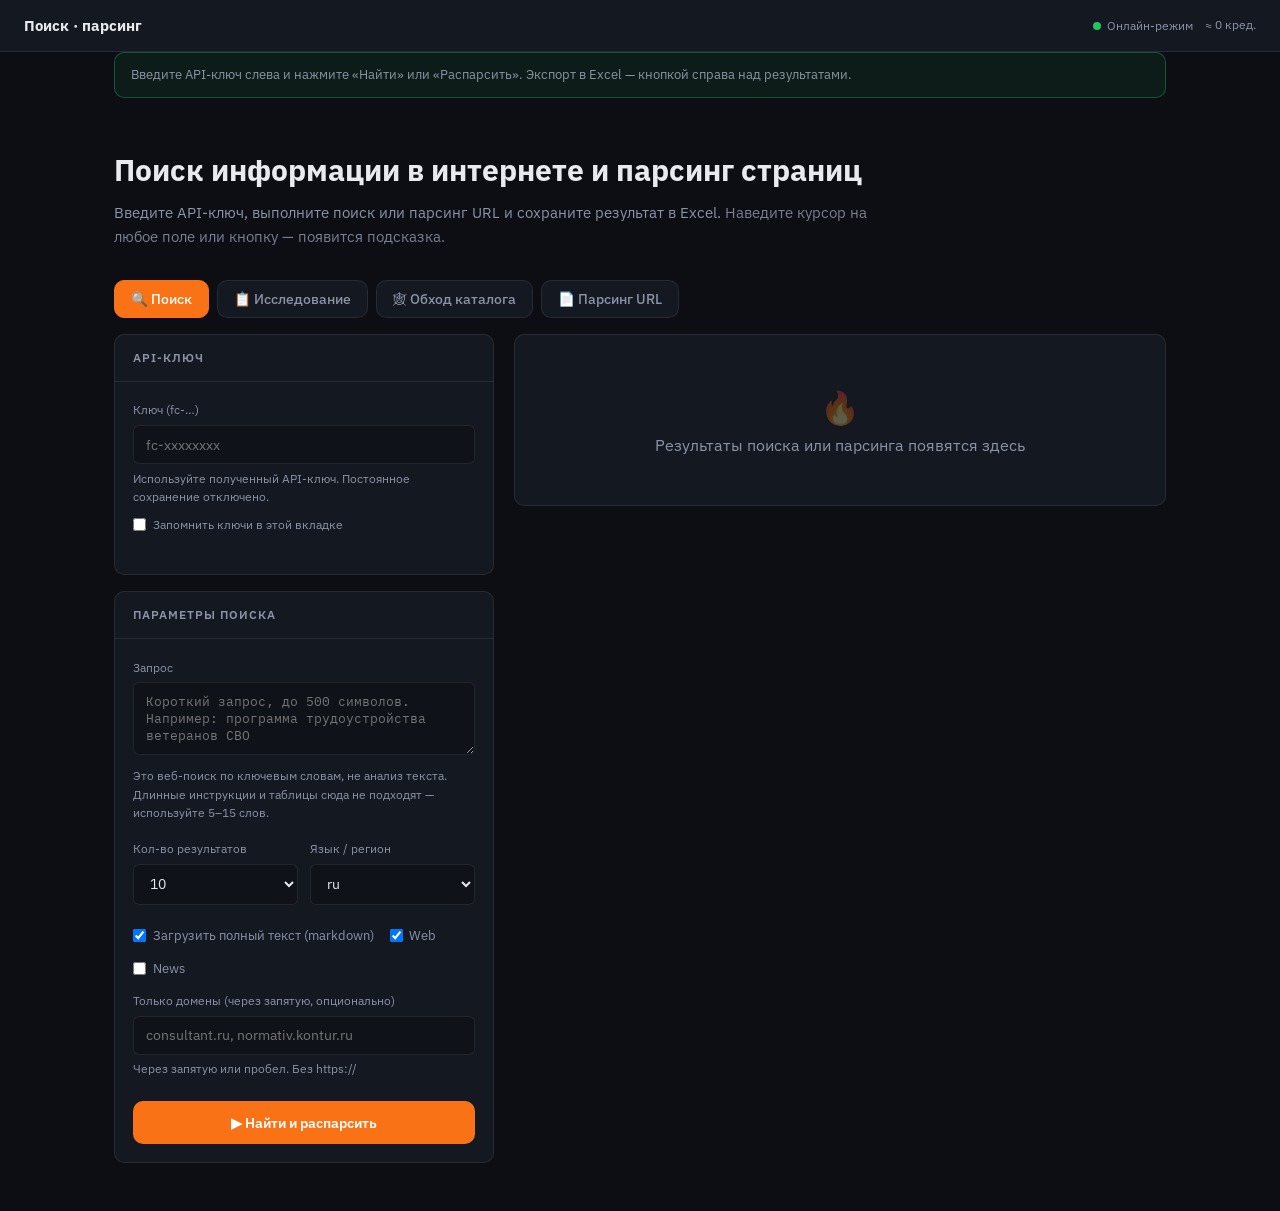
==== commit 856e8827: "Fix GitHub Pages crash and ship modular scrape UI. Replace broken legacy.js (orphan async) with ESM " ====
--- a/docs/index.html
+++ b/docs/index.html
@@ -43,6 +43,7 @@
       <div class="card">
         <div class="card-head">API-ключ</div>
         <div class="card-body">
+          <form id="apiKeysForm" autocomplete="off" onsubmit="return false">
           <div class="field">
             <label data-tip="Ключ доступа к API. Без него запросы не отправятся. Сохраняется только у вас в браузере.">Ключ (fc-…)</label>
             <input id="apiKey" type="password" placeholder="fc-xxxxxxxx" autocomplete="off" data-tip="Вставьте полученный API-ключ (fc-…)">
@@ -51,6 +52,7 @@
               <label data-tip="Ключи хранятся в sessionStorage только до закрытия вкладки."><input type="checkbox" id="rememberKeys"> Запомнить ключи в этой вкладке</label>
             </div>
           </div>
+          </form>
         </div>
       </div>
 
@@ -162,7 +164,9 @@
             <p class="hint" style="margin-bottom:.75rem">Доступно после исследования. Промпт собирается из вашего «Технического задания» + собранных материалов — каждый запуск уникален по содержанию.</p>
             <div class="field">
               <label data-tip="Ключ OpenAI для GPT-4o-mini. Нужен только для AI-анализа.">Ключ OpenAI (sk-…)</label>
+              <form id="openaiKeyForm" autocomplete="off" onsubmit="return false">
               <input id="openaiKey" type="password" placeholder="sk-xxxxxxxx" autocomplete="off" data-tip="Получить: platform.openai.com → API keys. Или задайте OPENAI_API_KEY в server.py">
+              </form>
             </div>
             <div class="field">
               <label data-tip="Что именно должен проанализировать ИИ. По умолчанию — из поля «Техническое задание».">Фокус анализа (опционально)</label>
@@ -244,6 +248,16 @@
               <label data-tip="Полный адрес одной страницы для скачивания.">URL</label>
               <input id="scrapeUrl" type="url" placeholder="https://example.com/page" data-tip="Одна ссылка = одна страница. Для всего каталога — вкладка «Обход каталога».">
             </div>
+            <div class="field" id="scrapeEngineField">
+              <label data-tip="Firecrawl — облако (нужен ключ). curl_cffi — локально, обход TLS. Браузер — JS/Cloudflare (CloakBrowser/Playwright).">Движок</label>
+              <select id="scrapeEngine" data-tip="Локальные движки работают только через python server.py">
+                <option value="auto" selected>Авто (Firecrawl → curl_cffi → браузер)</option>
+                <option value="firecrawl">Firecrawl (облако, кредиты)</option>
+                <option value="curl_cffi">curl_cffi (локально, TLS)</option>
+                <option value="browser">Браузер CloakBrowser / Playwright</option>
+              </select>
+              <p class="hint" id="scrapeEngineHint">На GitHub Pages доступен только Firecrawl. Локальные движки — при запуске server.py.</p>
+            </div>
             <div class="checks">
               <label data-tip="Чистый текст страницы — удобно читать и экспортировать."><input type="checkbox" id="fmtMarkdown" checked> Markdown</label>
               <label data-tip="Список всех ссылок со страницы."><input type="checkbox" id="fmtLinks"> Ссылки</label>
--- a/docs/static/css/app.css
+++ b/docs/static/css/app.css
@@ -93,6 +93,9 @@
     .result-item-body{display:none;padding:0 1rem 1rem;border-top:1px solid var(--border)}
     .result-item.open .result-item-body{display:block}
     .result-item-body pre{font-family:var(--mono);font-size:.74rem;white-space:pre-wrap;word-break:break-word;background:#0a0c10;padding:.85rem;border-radius:6px;max-height:360px;overflow:auto;margin-top:.75rem}
+    .md-missing{padding:.75rem 0 .25rem;color:var(--text-muted);font-size:.82rem;line-height:1.55}
+    .md-missing .btn-load-md{margin-top:.65rem;border-color:var(--accent);color:var(--accent)}
+    .md-missing .btn-load-md:disabled{opacity:.55;cursor:wait}
     .error-box{margin:1rem 1.15rem;padding:.85rem 1rem;border:1px solid rgba(248,113,113,.35);background:rgba(248,113,113,.08);border-radius:8px;color:#fecaca;font-size:.84rem;display:none}
     .error-box.visible{display:block}
     .panel{display:none}.panel.active{display:block}
